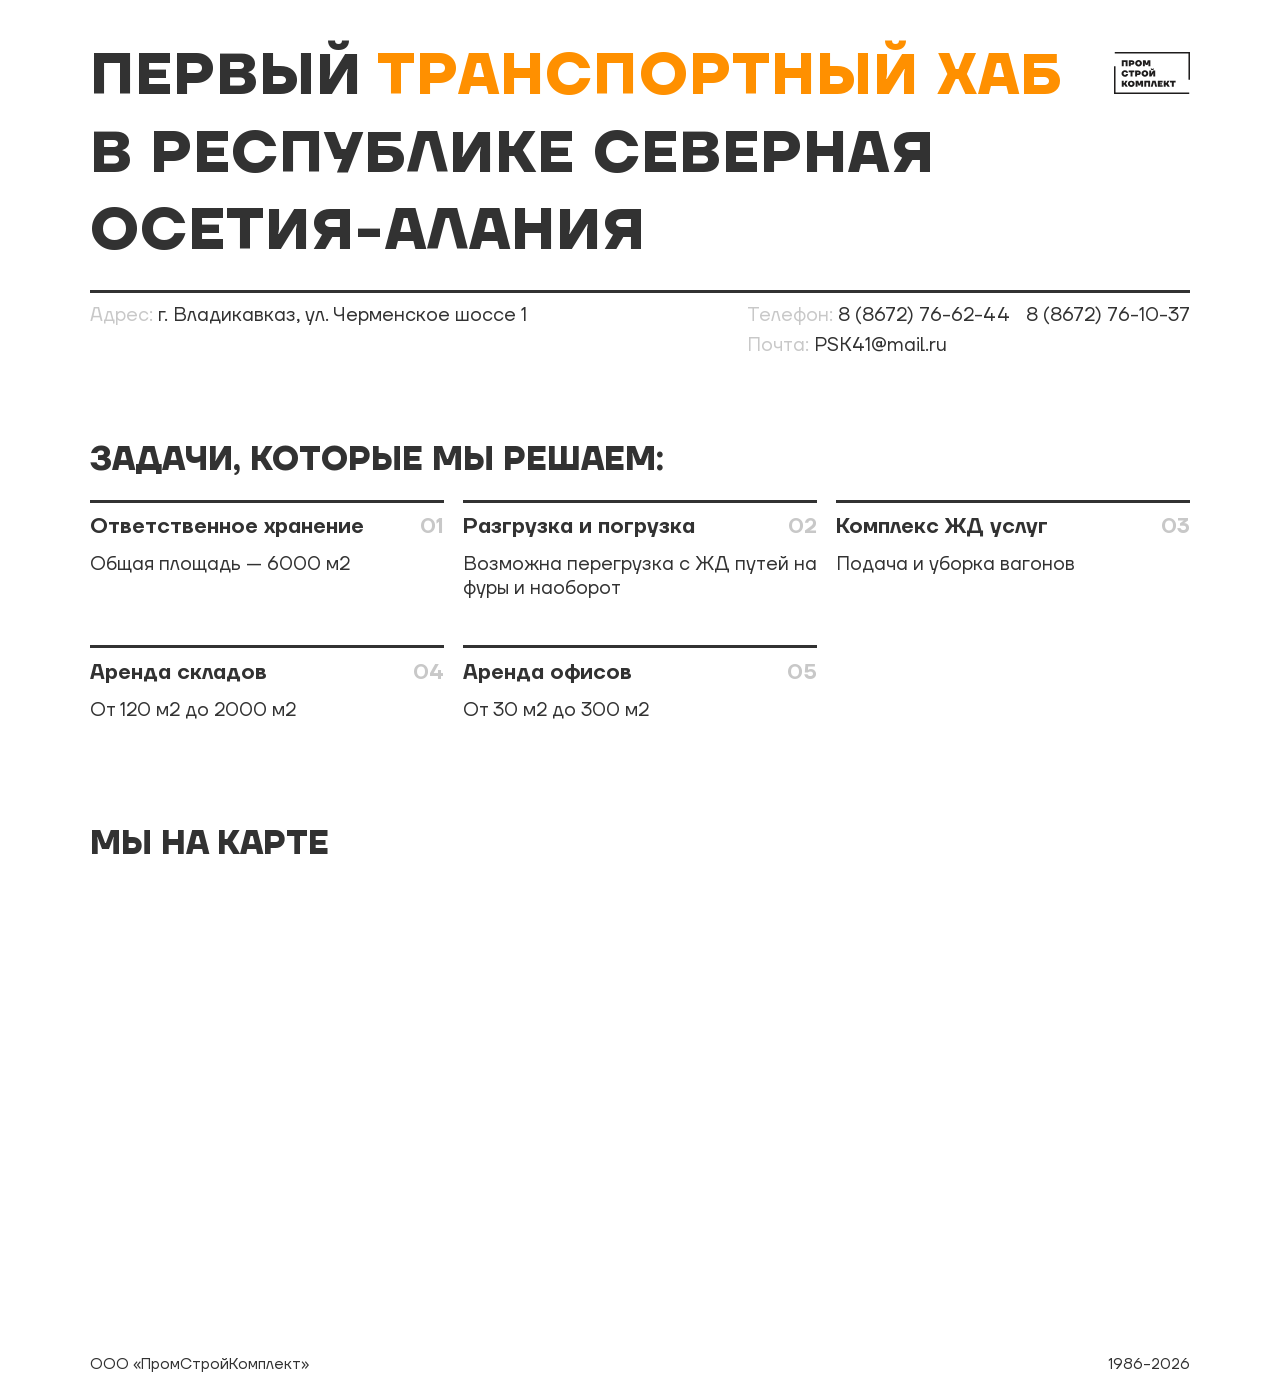
==== index.html @ c931c20c "Add files via upload" ====
<!DOCTYPE html>
<html lang="en">

<head>
    <title>Транспортный Хаб Северная Осетия-Алания</title>
    <meta charset="UTF-8">
    <meta name="viewport" content="width=device-width, initial-scale=1.0">
    <link rel="shortcut icon" href="./images/icons/icon9.png" type="image/x-icon">
    <link rel="stylesheet" href="fonts.css">
    <link rel="stylesheet" href="style.css">
    <script type="text/javascript" charset="utf-8" async
        src="https://api-maps.yandex.ru/services/constructor/1.0/js/?um=constructor%3A41a7079283c12a54ac9802bb7eae0757dd06b9aa70bf1785bc7f442e48100925&amp;id=map&amp;lang=ru_RU&amp;scroll=true"></script>
</head>

<body>
    <div class="v-space M"></div>
    <div class="wrapper">
        <header>
            <div class="main-title">
                <!-- <div class="v-space S"></div> -->
                <h1>
                    Первый <span class="accent">Транспортный Хаб</span><br>
                    в республике
                    Северная Осетия-Алания
                </h1>
                <figure>
                    <img src="./images/LogoSvg.svg" alt="">
                </figure>
            </div>
            <div class="v-space S"></div>

            <div class="contacts">
                <div class="contacts-line">
                </div>
                <div class="contacts-contact-column">
                    <div class="column-1">
                        <p><span class="descript">Адрес:</span> г. Владикавказ, ул. Черменское шоссе 1
                        </p>
                    </div>
                    <div class="column-2">
                        <p><span class="descript">Телефон:</span> <span><a href="tel:88672766244">8 (8672)
                                    76-62-44</a></span>
                            <span><a href="tel:88672761037">8 (8672) 76-10-37</a></span>
                        </p>
                        <p><span class="descript">Почта:</span> PSK41@mail.ru
                        </p>
                    </div>
                </div>
            </div>
        </header>

    </div>


    <!-- <div class="v-space L"></div>
    <div class="wrapper">
        <h2>Задачи, которые мы решаем:</h2>
        <div class="v-space S"></div>

        <div class="task-flex">

            <div class="task-column-1">
                <div class="task-element">
                    <div class="task-element-title">
                        <h3>Ответственное хранение</h3>
                        <h3 class="number">01</h3>
                    </div>
                    <p>Общая площадь — 6000 м2</p>
                </div>

                <div class="task-element">
                    <div class="task-element-title">
                        <h3>Разгрузка и погрузка</h3>
                        <h3 class="number">02</h3>
                    </div>
                    <p>Возможна перегрузка с ЖД путей на фуры и наоборот</p>
                </div>
            </div>

            <div class="task-column-2">
                <div class="task-element-2">
                    <div class="task-element-title-2">
                        <h3>Комплекс ЖД услуг</h3>
                        <h3 class="number">03</h3>
                    </div>
                    <p>Подача и уборка вагонов</p>
                </div>
            </div>

            <div class="task-column-3">
                <div class="task-element">
                    <div class="task-element-title">
                        <h3>Аренда складских помещений</h3>
                        <h3 class="number">04</h3>
                    </div>
                    <p>От 120 м2 до 2000 м2</p>
                </div>

                <div class="task-element">
                    <div class="task-element-title">
                        <h3>Аренда офисных помещений</h3>
                        <h3 class="number">05</h3>
                    </div>
                    <p>От 30 м2 до 300 м2</p>
                </div>
            </div>
        </div>

    </div> -->

    <!-- ============================================================================ -->

    <div class="v-space L"></div>
    <div class="wrapper">
        <h2>Задачи, которые мы решаем:</h2>
        <div class="v-space S"></div>

        <div class="task-flex">

            <div class="task-element">
                <div class="task-line">
                </div>
                <div class="task-title">
                    <h3>Ответственное хранение</h3>
                    <h3 class="task-title-number">01</h3>
                </div>
                <p>Общая площадь — 6000 м2</p>
            </div>

            <div class="task-element">
                <div class="task-line">
                </div>
                <div class="task-title">
                    <h3>Разгрузка и погрузка</h3>
                    <span class="task-title-number"><h3>02</h3></span>
                </div>
                <p>Возможна перегрузка с ЖД путей на фуры и наоборот</p>
            </div>

            <div class="task-element">
                <div class="task-line">
                </div>
                <div class="task-title">
                    <h3>Комплекс ЖД услуг</h3>
                    <span class="task-title-number"><h3>03</h3></span>
                </div>
                <p>Подача и уборка вагонов</p>
            </div>

            <div class="task-element">
                <div class="task-line">
                </div>
                <div class="task-title">
                    <h3>Аренда складов</h3>
                    <span class="task-title-number"><h3>04</h3></span>
                </div>
                <p>От 120 м2 до 2000 м2</p>
            </div>

            <div class="task-element">
                <div class="task-line">
                </div>
                <div class="task-title">
                    <h3>Аренда офисов</h3>
                    <span class="task-title-number"><h3>05</h3></span>
                </div>
                <p>От 30 м2 до 300 м2</p>
            </div>

        </div>

    </div>

    <!-- ============================================================================ -->

    <div class="v-space L"></div>
    <div class="wrapper">
        <h2>Мы на карте</h2>
        <div class="v-space S"></div>

        <div id="map">

        </div>
        <div class="pskinfo">
            <p>ООО &#171ПромСтройКомплект&#187</p>
            <p>1986-2026</p>
        </div>
    </div>
    <div class="v-space S"></div>

</body>

</html>
---- style.css ----
* {
    box-sizing: border-box;
}

:root {
    --text-color-RGB: 50, 50, 50;
    --link-color-RGB: 13, 58, 220;
    --hover-color-RGB: 0, 215, 100;
    --background-color-RGB: 255, 255, 255;
    --surface-color-RGB: 240, 240, 240;
    --secondary-text-color-RGB: 200, 200, 200;
    --accent-text-color-RGB: 255, 144, 0;
}

@font-face {
    font-family: "TT Firs Neue";
    font-weight: 600;
    font-style: normal;
    src: url("./fonts/TTFirsNeue-DemiBold.woff2") format("woff2"), url("./fonts/TTFirsNeue-DemiBold.woff") format("woff");
}

@font-face {
    font-family: "TT Firs Neue";
    font-weight: 700;
    font-style: normal;
    src: url("./fonts/TTFirsNeue-Bold.woff2") format("woff2"), url("./fonts/TTFirsNeue-Bold.woff") format("woff");
}

@font-face {
    font-family: "TT Firs Neue";
    font-weight: 400;
    font-style: normal;
    src: url("./fonts/TTFirsNeue-Regular.woff2") format("woff2"), url("./fonts/TTFirsNeue-Regular.woff") format("woff");
}

html {
    /* line-height: 1.25; */
    /* scroll-behavior: smooth; */

    --mobile-viewport-min: 320;
    --mobile-desktop-breakpoint: 768;
    --desktop-viewport-max: 1500;

    --mobile-font-size-min: 11;
    --mobile-font-size-max: 29;

    --desktop-font-size-min: 12.5;
    --desktop-font-size-max: 22;

    font-size: calc(var(--mobile-font-size-min) * 1px);

    @media screen and (min-width: 320px) {
        font-size: calc(var(--mobile-font-size-min) * 1px + (var(--mobile-font-size-max) - var(--mobile-font-size-min)) * ((100vw - var(--mobile-viewport-min) * 1px) / (var(--mobile-desktop-breakpoint) - var(--mobile-viewport-min))));
    }

    @media screen and (min-width: 768px) {
        font-size: calc(var(--desktop-font-size-min) * 1px + (var(--desktop-font-size-max) - var(--desktop-font-size-min)) * ((100vw - var(--mobile-desktop-breakpoint) * 1px) / (var(--desktop-viewport-max) - var(--mobile-desktop-breakpoint))));
    }

    @media screen and (min-width: 1500px) {
        font-size: calc(var(--desktop-font-size-max) * 1px);
    }

}

body {
    font-family: "TT Firs Neue";
    margin: 0;
    color: rgba(var(--text-color-RGB), 1);
    background-color: rgba(var(--background-color-RGB), 1);
    line-height: 1.25;
}

.wrapper {
    position: relative;
    margin: 0 auto;
    width: 86%;

    @media (max-width: 768px) {
        width: 96%;
        /* padding: .7em; */
    }
}

.text-width {
    width: 95%;

    @media (max-width: 768px) {
        width: 100%;
    }
}

/* ============================================= */

.v-space.S {
    height: 1em;

    @media (max-width: 768px) {
        height: 0.5em;
    }
}

.v-space.M {
    height: 2em;

    @media (max-width: 768px) {
        height: 1em;
    }
}

.v-space.L {
    height: 4em;

    @media (max-width: 768px) {
        height: 2em;
    }
}

.v-space.XL {
    height: 8em;

    @media (max-width: 768px) {
        height: 4em;
    }
}

/* =================================== */

.main-title {
    display: flex;
    justify-content: space-between;
    align-items: baseline;

    @media (max-width: 768px) {
        flex-direction: column-reverse;
    }

    & figure {
        margin: 0;

        & img {
            width: 4em;
        }
    }
}

a {
    text-decoration: none;
    color: rgba(var(--text-color-RGB), 1);
    transition: color 0.5s ease;

    &:hover {
        color: rgba(var(--link-color-RGB), 1);
        transition: color 0s ease;
    }
}

h1 {
    font-size: 3em;
    text-transform: uppercase;
    margin: 0;
    font-weight: 700;
    line-height: 1.350;
    letter-spacing: 0.02em;

    @media (max-width: 768px) {
        line-height: 1.2;
        margin-top: .3em;
        font-size: 1.6em;
    }

    & span {
        color: rgba(var(--accent-text-color-RGB), 1);
    }
}

p {
    margin: 0 0 0.3em;
}

.descript {
    color: rgba(var(--secondary-text-color-RGB), 1);
}

.contacts {
    width: 100%;
}

.contacts-contact-column {
    display: flex;
    justify-content: space-between;

    @media (max-width: 768px) {
        display: flex;
        flex-direction: column;
    }

    & .column-1 {
        margin-right: 1em;
    }

    & span {
        margin-right: .6em;

        &:first-child {
            margin-right: 0;
        }

        &:last-child {
            margin-right: 0;
        }
    }
}

.contacts-line {
    background-color: rgba(var(--text-color-RGB), 1);
    width: 100%;
    height: .15em;
    margin: 0 0 0.6em;

    @media (max-width: 768px) {
        height: .1em;
    }
}

h2 {
    font-size: 1.7em;
    text-transform: uppercase;
    margin: 0;
    font-weight: 700;

    @media (max-width: 768px) {
        font-size: 1.4em;
    }
}

/* ======================================================= */


/* h3 {
    font-size: 1.2em;
    margin: 0;
    font-weight: 600;

    @media (max-width: 768px) {
        font-size: 1.2em;
    }
}

.task-flex {
    display: flex;
    gap: .3em;

    @media (max-width: 768px) {
        display: flex;
        flex-direction: column;
    }
}

.task-column-1 {
    width: 43%;

    @media (max-width: 768px) {
        width: 100%;
    }
}

.task-column-2 {
    width: 33%;

    @media (max-width: 768px) {
        width: 100%;
    }

    & .task-element-2 {
        display: flex;
        flex-direction: column;
        justify-content: space-between;
        padding: .8em .8em;
        border: 1px solid;
        border-color: rgba(var(--text-color-RGB), .3);
        border-radius: .4em;
        margin: 0 0 .3em;
        height: calc(9em + 9em + .3em);

        @media (max-width: 768px) {
            height: 9em;
        }

        & .task-element-title-2 {
            display: flex;
            justify-content: space-between;
        }
    }
}

.task-column-3 {
    width: 33%;

    @media (max-width: 768px) {
        width: 100%;
    }
}

.task-element {
    display: flex;
    flex-direction: column;
    justify-content: space-between;
    padding: .8em .8em;
    border: 1px solid;
    border-color: rgba(var(--text-color-RGB), .3);
    border-radius: .4em;
    margin: 0 0 .3em;
    height: 9em;

    & .task-element-title {
        display: flex;
        justify-content: space-between;
    }
}

.number {
    color: rgba(var(--text-color-RGB), .3);
} */

/* ======================================================= */

#map {
    width: 100%;
    height: 24em;
    border-radius: .8em;
}

.pskinfo {
    margin-top: .8em;
    display: flex;
    justify-content: space-between;
    font-size: .8em;
}

/* ========================================================== */

h3 {
    font-size: 1.1em;
    margin: 0 0 0.6em;
    font-weight: 600;

}

.task-title-number {
    color: rgba(var(--secondary-text-color-RGB), 1);
}

.task-flex {
    display: flex;
    flex-wrap: wrap;
    --gap: 1em;
    --columns: 3;
    --gap-number: calc(var(--columns) - 1);
    gap: var(--gap);

    @media (max-width: 768px) {
        --columns: 2;
    }

        & .task-element {
            width: calc((100% - var(--gap-number) * var(--gap)) / (var(--columns)));
            margin: 0 0 1em;
        }
    }

    .task-line {
        background-color: rgba(var(--text-color-RGB), 1);
        width: 100%;
        height: .15em;
        margin: 0 0 0.6em;

        @media (max-width: 768px) {
            height: .1em;
        }


    }

    .task-title {
        display: flex;
        justify-content: space-between;
    }
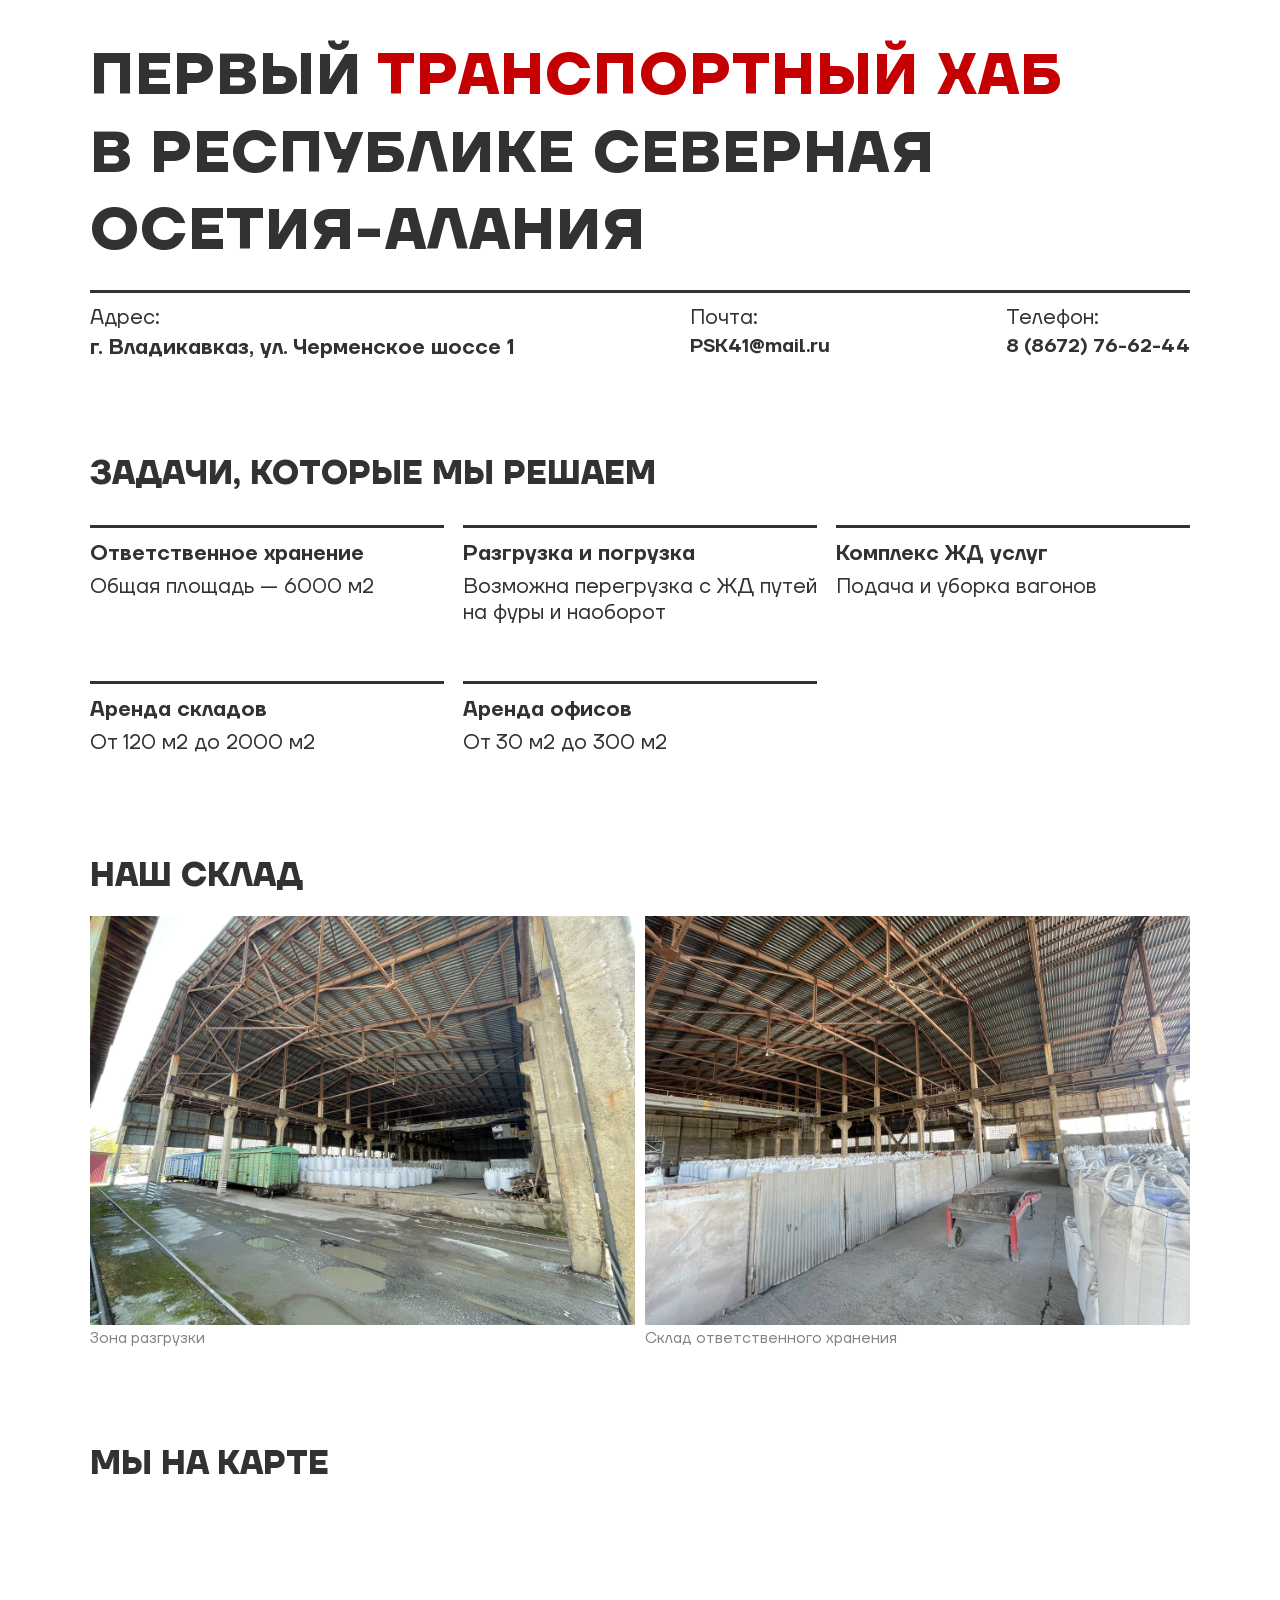
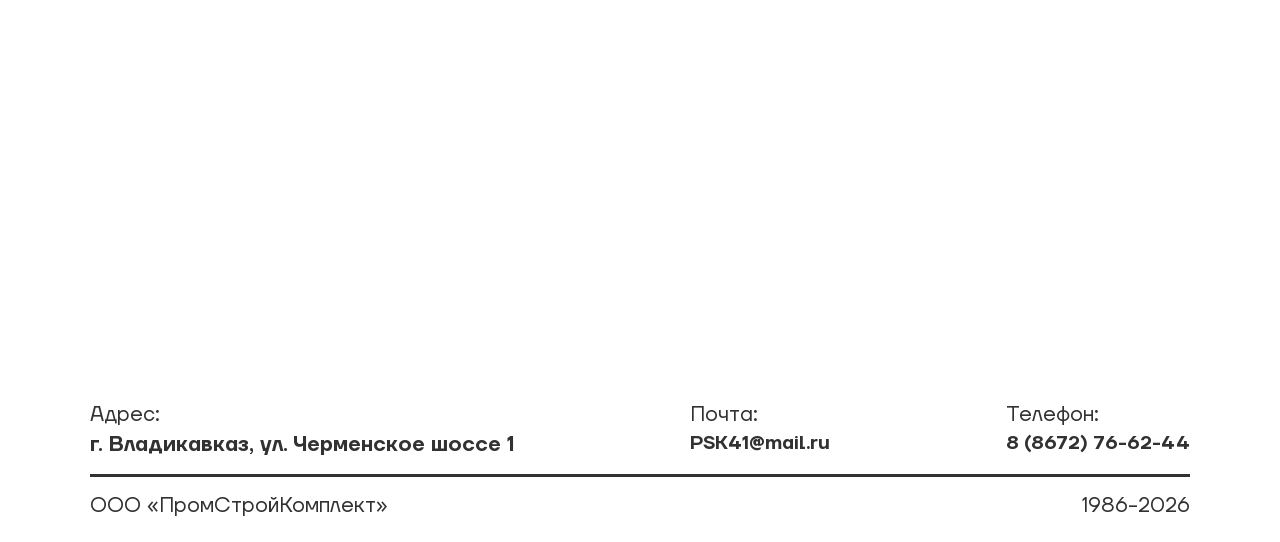
==== commit 4b61120e: "Add files via upload" ====
--- a/index.html
+++ b/index.html
@@ -1,13 +1,20 @@
 <!DOCTYPE html>
-<html lang="en">
+<html lang="ru">
 
 <head>
     <title>Транспортный Хаб Северная Осетия-Алания</title>
     <meta charset="UTF-8">
     <meta name="viewport" content="width=device-width, initial-scale=1.0">
-    <link rel="shortcut icon" href="./images/icons/icon9.png" type="image/x-icon">
+    <meta name="format-detection" content="telephone=no">
+    <meta name="description" content="Первый транспортный хаб в республике Северная Осетия-Алания">
+    <meta name="keywords" content="Транспортный хаб, Северная Осетия, Осетия, Ответственное хранение, Аренда склада,
+    Склад, ЖД услуги, Разгрузка, погрузка, хранение груза, Хаб, Хаб Осетия, ПромСтройКомплект,
+    Аренда офиса, офис, подача вагонов, уборка вагонов, Трнаспортный Хаб Владикавказ, Владикавказ склад, Владикавказ аренда склада,
+    Хранение груза владикавказ, Ответственное хранение владикавказ, Ответственное хранение северная осетия, Транспортный хаб Кавказ,
+    Кавказ склад, транзитный хаб севрная осетия, республика северная Осетия-Алания Ответственное хранение">
     <link rel="stylesheet" href="fonts.css">
     <link rel="stylesheet" href="style.css">
+    <link rel="shortcut icon" href="./images/psk-fav.png" type="image/x-icon">
     <script type="text/javascript" charset="utf-8" async
         src="https://api-maps.yandex.ru/services/constructor/1.0/js/?um=constructor%3A41a7079283c12a54ac9802bb7eae0757dd06b9aa70bf1785bc7f442e48100925&amp;id=map&amp;lang=ru_RU&amp;scroll=true"></script>
 </head>
@@ -16,175 +23,133 @@
     <div class="v-space M"></div>
     <div class="wrapper">
         <header>
-            <div class="main-title">
-                <!-- <div class="v-space S"></div> -->
-                <h1>
-                    Первый <span class="accent">Транспортный Хаб</span><br>
-                    в республике
-                    Северная Осетия-Алания
-                </h1>
-                <figure>
-                    <img src="./images/LogoSvg.svg" alt="">
-                </figure>
-            </div>
+            <h1>
+                <span class="title-word">Первый</span>
+                <span class="title-word accent">Транспортный Хаб</span>
+                <span class="title-word">в республике</span>
+                <span class="title-word">Северная</span>
+                <span class="title-word">Осетия-Алания</span>
+            </h1>
+
             <div class="v-space S"></div>
-
             <div class="contacts">
                 <div class="contacts-line">
                 </div>
                 <div class="contacts-contact-column">
-                    <div class="column-1">
-                        <p><span class="descript">Адрес:</span> г. Владикавказ, ул. Черменское шоссе 1
-                        </p>
+                    <div class="column number-mobile">
+                        <a class="number-button" href="tel:8(8672) 76-62-44">Позвонить</a>
                     </div>
-                    <div class="column-2">
-                        <p><span class="descript">Телефон:</span> <span><a href="tel:88672766244">8 (8672)
-                                    76-62-44</a></span>
-                            <span><a href="tel:88672761037">8 (8672) 76-10-37</a></span>
-                        </p>
-                        <p><span class="descript">Почта:</span> PSK41@mail.ru
-                        </p>
+                    <div class="column">
+                        <p>Адрес:</p>
+                        <p class="bold">г. Владикавказ, ул. Черменское шоссе 1</p>
+                    </div>
+                    <div class="column">
+                        <p>Почта:</p>
+                        <a class="bold" href="mailto:PSK41@mail.ru">PSK41@mail.ru</a>
+                    </div>
+                    <div class="column number-desktop">
+                        <p>Телефон:</p>
+                        <a class="bold" href="tel:8(8672)76-62-44">8 (8672) 76-62-44</a>
                     </div>
                 </div>
             </div>
         </header>
-
     </div>
 
 
-    <!-- <div class="v-space L"></div>
+    <div class="v-space L"></div>
     <div class="wrapper">
-        <h2>Задачи, которые мы решаем:</h2>
-        <div class="v-space S"></div>
+        <main>
+            <h2>Задачи, <br class="mobile-only"> которые мы решаем</h2>
+            <div class="v-space S"></div>
 
-        <div class="task-flex">
+            <div class="task-flex">
 
-            <div class="task-column-1">
                 <div class="task-element">
-                    <div class="task-element-title">
-                        <h3>Ответственное хранение</h3>
-                        <h3 class="number">01</h3>
-                    </div>
-                    <p>Общая площадь — 6000 м2</p>
+                    <div class="task-line"></div>
+                    <h3 class="task-title">Ответственное хранение</h3>
+                    <p>Общая площадь — 6000&nbsp;м2</p>
                 </div>
 
                 <div class="task-element">
-                    <div class="task-element-title">
-                        <h3>Разгрузка и погрузка</h3>
-                        <h3 class="number">02</h3>
-                    </div>
-                    <p>Возможна перегрузка с ЖД путей на фуры и наоборот</p>
-                </div>
-            </div>
-
-            <div class="task-column-2">
-                <div class="task-element-2">
-                    <div class="task-element-title-2">
-                        <h3>Комплекс ЖД услуг</h3>
-                        <h3 class="number">03</h3>
-                    </div>
-                    <p>Подача и уборка вагонов</p>
-                </div>
-            </div>
-
-            <div class="task-column-3">
-                <div class="task-element">
-                    <div class="task-element-title">
-                        <h3>Аренда складских помещений</h3>
-                        <h3 class="number">04</h3>
-                    </div>
-                    <p>От 120 м2 до 2000 м2</p>
+                    <div class="task-line"></div>
+                    <h3 class="task-title">Разгрузка и&nbsp;погрузка</h3>
+                    <p>Возможна перегрузка с ЖД путей на фуры и&nbsp;наоборот</p>
                 </div>
 
                 <div class="task-element">
-                    <div class="task-element-title">
-                        <h3>Аренда офисных помещений</h3>
-                        <h3 class="number">05</h3>
-                    </div>
-                    <p>От 30 м2 до 300 м2</p>
+                    <div class="task-line"></div>
+                    <h3 class="task-title">Комплекс ЖД&nbsp;услуг</h3>
+                    <p>Подача и&nbsp;уборка вагонов</p>
                 </div>
+
+                <div class="task-element">
+                    <div class="task-line"></div>
+                    <h3 class="task-title">Аренда складов</h3>
+                    <p>От 120&nbsp;м2 до&nbsp;2000&nbsp;м2</p>
+                </div>
+
+                <div class="task-element">
+                    <div class="task-line"></div>
+                    <h3 class="task-title">Аренда офисов</h3>
+                    <p>От 30&nbsp;м2 до&nbsp;300&nbsp;м2</p>
+                </div>
+
             </div>
-        </div>
-
-    </div> -->
-
-    <!-- ============================================================================ -->
+        </main>
+    </div>
 
     <div class="v-space L"></div>
     <div class="wrapper">
-        <h2>Задачи, которые мы решаем:</h2>
-        <div class="v-space S"></div>
-
-        <div class="task-flex">
-
-            <div class="task-element">
-                <div class="task-line">
-                </div>
-                <div class="task-title">
-                    <h3>Ответственное хранение</h3>
-                    <h3 class="task-title-number">01</h3>
-                </div>
-                <p>Общая площадь — 6000 м2</p>
+        <article>
+            <h2>Наш склад</h2>
+            <div class="v-space S"></div>
+            <div class="images-sequence">
+                <figure>
+                    <img src="./images/sklad1.jpg" alt="Склад ответственного хранения">
+                    <figcaption>Зона разгрузки</figcaption>
+                </figure>
+                <figure>
+                    <img src="./images/sklad2.jpg" alt="Склад ответственного хранения">
+                    <figcaption>Склад ответственного хранения</figcaption>
+                </figure>
             </div>
-
-            <div class="task-element">
-                <div class="task-line">
-                </div>
-                <div class="task-title">
-                    <h3>Разгрузка и погрузка</h3>
-                    <span class="task-title-number"><h3>02</h3></span>
-                </div>
-                <p>Возможна перегрузка с ЖД путей на фуры и наоборот</p>
-            </div>
-
-            <div class="task-element">
-                <div class="task-line">
-                </div>
-                <div class="task-title">
-                    <h3>Комплекс ЖД услуг</h3>
-                    <span class="task-title-number"><h3>03</h3></span>
-                </div>
-                <p>Подача и уборка вагонов</p>
-            </div>
-
-            <div class="task-element">
-                <div class="task-line">
-                </div>
-                <div class="task-title">
-                    <h3>Аренда складов</h3>
-                    <span class="task-title-number"><h3>04</h3></span>
-                </div>
-                <p>От 120 м2 до 2000 м2</p>
-            </div>
-
-            <div class="task-element">
-                <div class="task-line">
-                </div>
-                <div class="task-title">
-                    <h3>Аренда офисов</h3>
-                    <span class="task-title-number"><h3>05</h3></span>
-                </div>
-                <p>От 30 м2 до 300 м2</p>
-            </div>
-
-        </div>
-
+        </article>
     </div>
-
-    <!-- ============================================================================ -->
 
     <div class="v-space L"></div>
     <div class="wrapper">
-        <h2>Мы на карте</h2>
-        <div class="v-space S"></div>
+        <footer>
+            <h2>Мы на карте</h2>
 
-        <div id="map">
+            <div class="v-space S"></div>
+            <div id="map">
+            </div>
 
-        </div>
-        <div class="pskinfo">
-            <p>ООО &#171ПромСтройКомплект&#187</p>
-            <p>1986-2026</p>
-        </div>
+            <div class="v-space M"></div>
+            <div class="contacts">
+                <div class="contacts-contact-column">
+                    <div class="column">
+                        <p>Адрес:</p>
+                        <p class="bold">г. Владикавказ, ул. Черменское шоссе 1</p>
+                    </div>
+                    <div class="column">
+                        <p>Почта:</p>
+                        <a class="bold" href="mailto:PSK41@mail.ru">PSK41@mail.ru</a>
+                    </div>
+                    <div class="column">
+                        <p>Телефон:</p>
+                        <a class="bold" href="tel:8(8672)76-62-44">8 (8672) 76-62-44</a>
+                    </div>
+                </div>
+                <div class="contacts-line">
+                </div>
+            </div>
+            <div class="pskinfo">
+                <p>ООО &#171;ПромСтройКомплект&#187;</p>
+                <p>1986-2026</p>
+            </div>
+    </div>
     </div>
     <div class="v-space S"></div>
 
--- a/style.css
+++ b/style.css
@@ -9,7 +9,7 @@
     --background-color-RGB: 255, 255, 255;
     --surface-color-RGB: 240, 240, 240;
     --secondary-text-color-RGB: 200, 200, 200;
-    --accent-text-color-RGB: 255, 144, 0;
+    --accent-text-color-RGB: 196, 0, 3;
 }
 
 @font-face {
@@ -34,9 +34,6 @@
 }
 
 html {
-    /* line-height: 1.25; */
-    /* scroll-behavior: smooth; */
-
     --mobile-viewport-min: 320;
     --mobile-desktop-breakpoint: 768;
     --desktop-viewport-max: 1500;
@@ -124,36 +121,7 @@
     }
 }
 
-/* =================================== */
-
-.main-title {
-    display: flex;
-    justify-content: space-between;
-    align-items: baseline;
-
-    @media (max-width: 768px) {
-        flex-direction: column-reverse;
-    }
-
-    & figure {
-        margin: 0;
-
-        & img {
-            width: 4em;
-        }
-    }
-}
-
-a {
-    text-decoration: none;
-    color: rgba(var(--text-color-RGB), 1);
-    transition: color 0.5s ease;
-
-    &:hover {
-        color: rgba(var(--link-color-RGB), 1);
-        transition: color 0s ease;
-    }
-}
+/* ============================================== */
 
 h1 {
     font-size: 3em;
@@ -164,27 +132,33 @@
     letter-spacing: 0.02em;
 
     @media (max-width: 768px) {
-        line-height: 1.2;
+        line-height: 1.050;
         margin-top: .3em;
-        font-size: 1.6em;
-    }
-
-    & span {
-        color: rgba(var(--accent-text-color-RGB), 1);
-    }
+        font-size: 2.4em;
+    }
+
+    .title-word {
+        @media (max-width: 768px) {
+            display: flex;
+        }
+    }
+}
+
+.accent {
+    color: rgba(var(--accent-text-color-RGB), 1);
 }
 
 p {
-    margin: 0 0 0.3em;
-}
-
-.descript {
-    color: rgba(var(--secondary-text-color-RGB), 1);
-}
-
-.contacts {
-    width: 100%;
-}
+    margin: 0 0 0.2em;
+    font-size: 1.1em;
+}
+
+
+.bold {
+    font-weight: 600;
+}
+
+
 
 .contacts-contact-column {
     display: flex;
@@ -193,21 +167,43 @@
     @media (max-width: 768px) {
         display: flex;
         flex-direction: column;
-    }
-
-    & .column-1 {
-        margin-right: 1em;
-    }
-
-    & span {
-        margin-right: .6em;
-
-        &:first-child {
-            margin-right: 0;
-        }
-
-        &:last-child {
-            margin-right: 0;
+        /* margin-bottom: 5em; */
+    }
+
+    & .column {
+        display: flex;
+        flex-direction: column;
+        margin-bottom: .6em;
+    }
+
+    .number-desktop {
+        @media (max-width: 768px) {
+            display: none;
+        }
+    }
+
+    .number-button {
+        padding: 1em;
+        background-color: rgba(var(--text-color-RGB), 1);
+        color: #fff;
+        text-transform: uppercase;
+        font-weight: 600;
+        text-align: center;
+        border-radius: .2em;
+        margin-bottom: .6em;
+        text-decoration: none;
+        font-size: 1.1em;
+        transition: color 0.5s ease;
+
+        &:hover {
+            color: rgba(var(--accent-text-color-RGB), 1);
+            transition: color 0s ease;
+        }
+    }
+
+    .number-mobile {
+        @media (min-width: 769px) {
+            display: none;
         }
     }
 }
@@ -215,11 +211,12 @@
 .contacts-line {
     background-color: rgba(var(--text-color-RGB), 1);
     width: 100%;
-    height: .15em;
+    height: 3px;
     margin: 0 0 0.6em;
 
     @media (max-width: 768px) {
-        height: .1em;
+        height: 6px;
+        margin: .4em 0 2.6em;
     }
 }
 
@@ -231,97 +228,15 @@
 
     @media (max-width: 768px) {
         font-size: 1.4em;
-    }
-}
-
-/* ======================================================= */
-
-
-/* h3 {
-    font-size: 1.2em;
-    margin: 0;
-    font-weight: 600;
-
-    @media (max-width: 768px) {
-        font-size: 1.2em;
-    }
-}
-
-.task-flex {
-    display: flex;
-    gap: .3em;
-
-    @media (max-width: 768px) {
-        display: flex;
-        flex-direction: column;
-    }
-}
-
-.task-column-1 {
-    width: 43%;
-
-    @media (max-width: 768px) {
-        width: 100%;
-    }
-}
-
-.task-column-2 {
-    width: 33%;
-
-    @media (max-width: 768px) {
-        width: 100%;
-    }
-
-    & .task-element-2 {
-        display: flex;
-        flex-direction: column;
-        justify-content: space-between;
-        padding: .8em .8em;
-        border: 1px solid;
-        border-color: rgba(var(--text-color-RGB), .3);
-        border-radius: .4em;
-        margin: 0 0 .3em;
-        height: calc(9em + 9em + .3em);
-
-        @media (max-width: 768px) {
-            height: 9em;
-        }
-
-        & .task-element-title-2 {
-            display: flex;
-            justify-content: space-between;
-        }
-    }
-}
-
-.task-column-3 {
-    width: 33%;
-
-    @media (max-width: 768px) {
-        width: 100%;
-    }
-}
-
-.task-element {
-    display: flex;
-    flex-direction: column;
-    justify-content: space-between;
-    padding: .8em .8em;
-    border: 1px solid;
-    border-color: rgba(var(--text-color-RGB), .3);
-    border-radius: .4em;
-    margin: 0 0 .3em;
-    height: 9em;
-
-    & .task-element-title {
-        display: flex;
-        justify-content: space-between;
-    }
-}
-
-.number {
-    color: rgba(var(--text-color-RGB), .3);
-} */
+        margin: .6em 0 .8em;
+    }
+
+    .mobile-only {
+        @media (min-width: 769px) {
+            display: none;
+        }
+    }
+}
 
 /* ======================================================= */
 
@@ -335,20 +250,15 @@
     margin-top: .8em;
     display: flex;
     justify-content: space-between;
-    font-size: .8em;
+    /* font-size: 1.1em; */
 }
 
 /* ========================================================== */
 
 h3 {
     font-size: 1.1em;
-    margin: 0 0 0.6em;
+    margin: 0 0 0.3em;
     font-weight: 600;
-
-}
-
-.task-title-number {
-    color: rgba(var(--secondary-text-color-RGB), 1);
 }
 
 .task-flex {
@@ -360,29 +270,84 @@
     gap: var(--gap);
 
     @media (max-width: 768px) {
-        --columns: 2;
-    }
-
-        & .task-element {
-            width: calc((100% - var(--gap-number) * var(--gap)) / (var(--columns)));
-            margin: 0 0 1em;
-        }
-    }
-
-    .task-line {
-        background-color: rgba(var(--text-color-RGB), 1);
-        width: 100%;
-        height: .15em;
-        margin: 0 0 0.6em;
-
-        @media (max-width: 768px) {
-            height: .1em;
-        }
-
-
-    }
-
-    .task-title {
-        display: flex;
-        justify-content: space-between;
-    }+        --columns: 1;
+        --gap: .1em;
+        line-height: 1.050;
+    }
+
+    & .task-element {
+        width: calc((100% - var(--gap-number) * var(--gap)) / (var(--columns)));
+        margin: 0 0 1em;
+    }
+}
+
+.task-line {
+    background-color: rgba(var(--text-color-RGB), 1);
+    width: 100%;
+    height: 3px;
+    margin: .6em 0 .7em;
+
+    @media (max-width: 768px) {
+        display: none;
+    }
+
+
+}
+
+.task-title {
+    display: flex;
+    justify-content: space-between;
+}
+
+figure {
+    margin: 0;
+    margin-bottom: 1em;
+}
+
+figure figcaption {
+    margin-top: .3em;
+    font-size: 0.8em;
+    opacity: 0.6;
+}
+
+img {
+    display: block;
+    width: 100%;
+}
+
+.images-sequence {
+    display: flex;
+    flex-wrap: wrap;
+    margin-bottom: 1em;
+    width: 100%;
+
+    --gap: 0.5em;
+    --columns: 2;
+    --gap-number: calc(var(--columns) - 1);
+    gap: var(--gap);
+
+    @media (max-width: 786px) {
+        --columns: 1;
+    }
+
+    & figure {
+        width: calc((100% - var(--gap-number) * var(--gap)) / (var(--columns)));
+        margin-bottom: 0;
+
+
+        & img {
+            object-fit: cover;
+        }
+    }
+}
+
+a {
+    color: rgba(var(--text-color-RGB), 1);
+    text-decoration: none;
+    transition: color 0.5s ease;
+}
+
+a:hover {
+    color: rgba(var(--accent-text-color-RGB), 1);
+    transition: color 0s ease;
+}
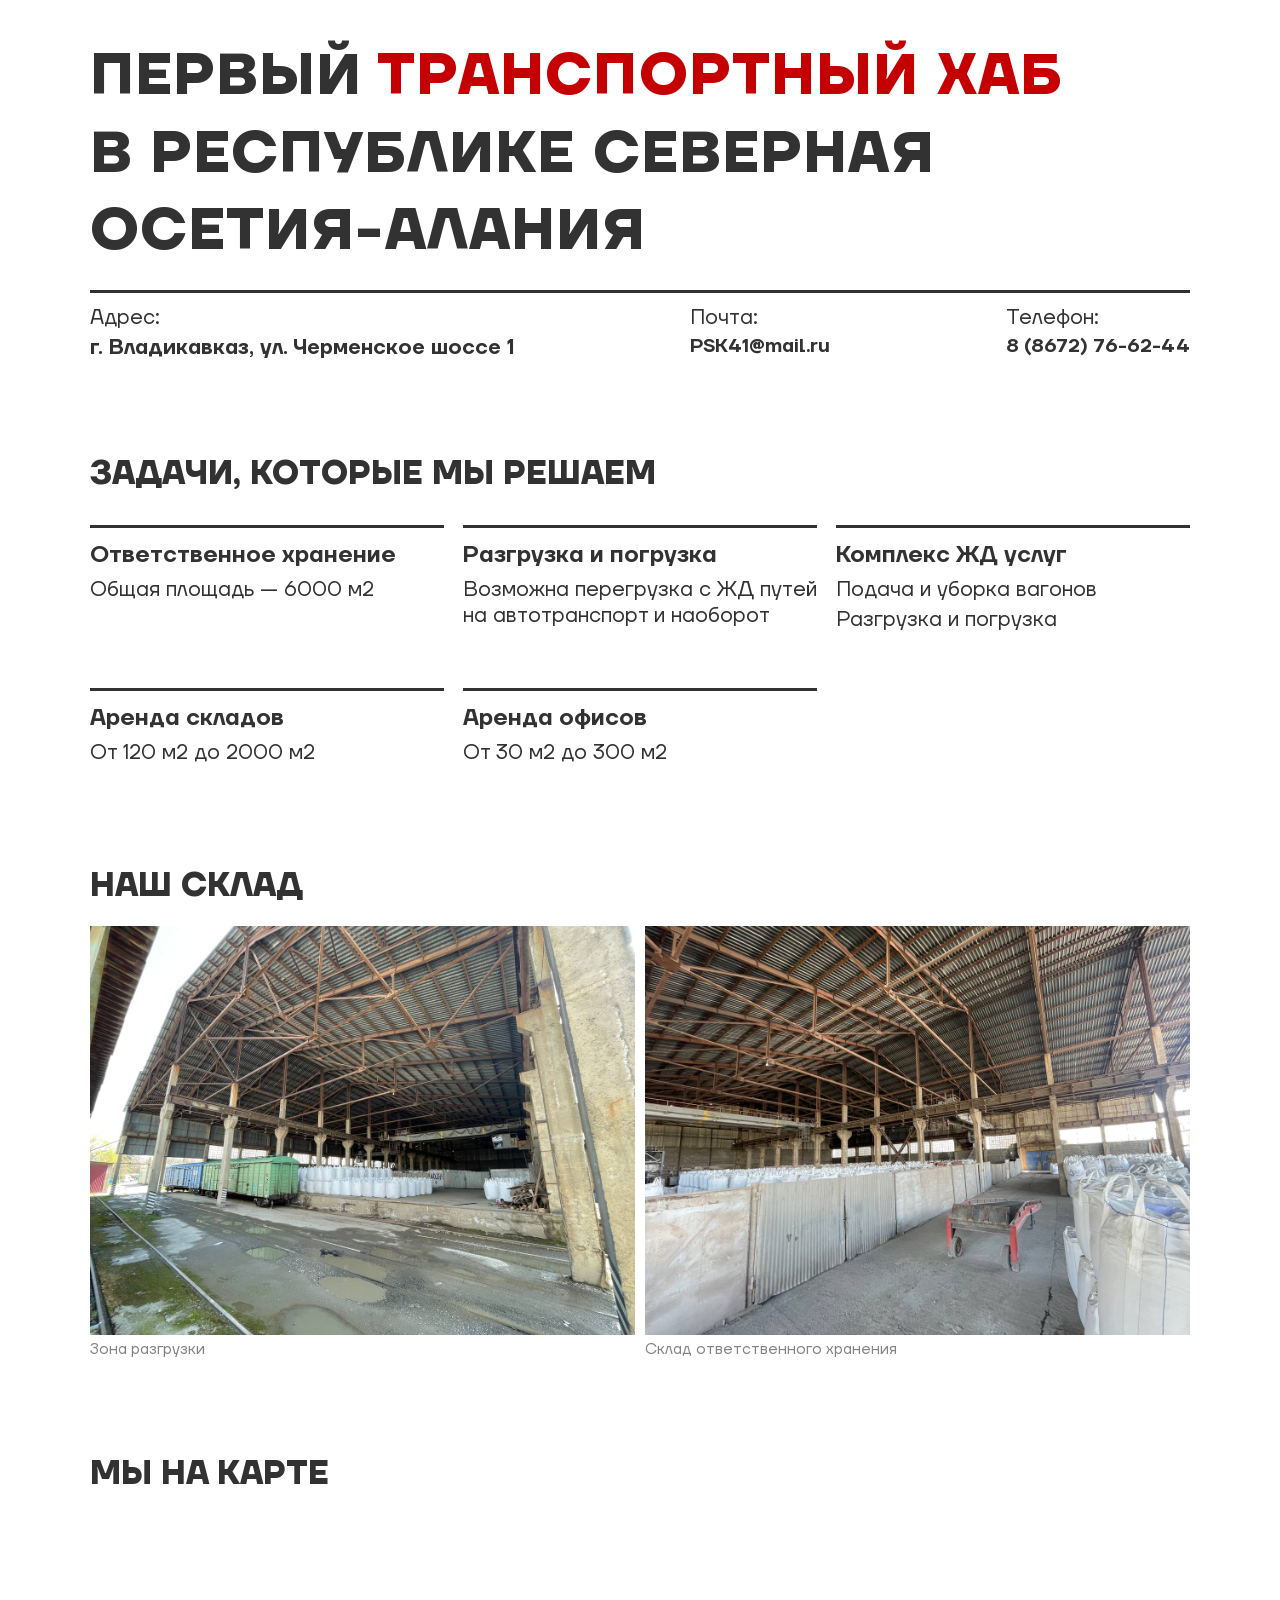
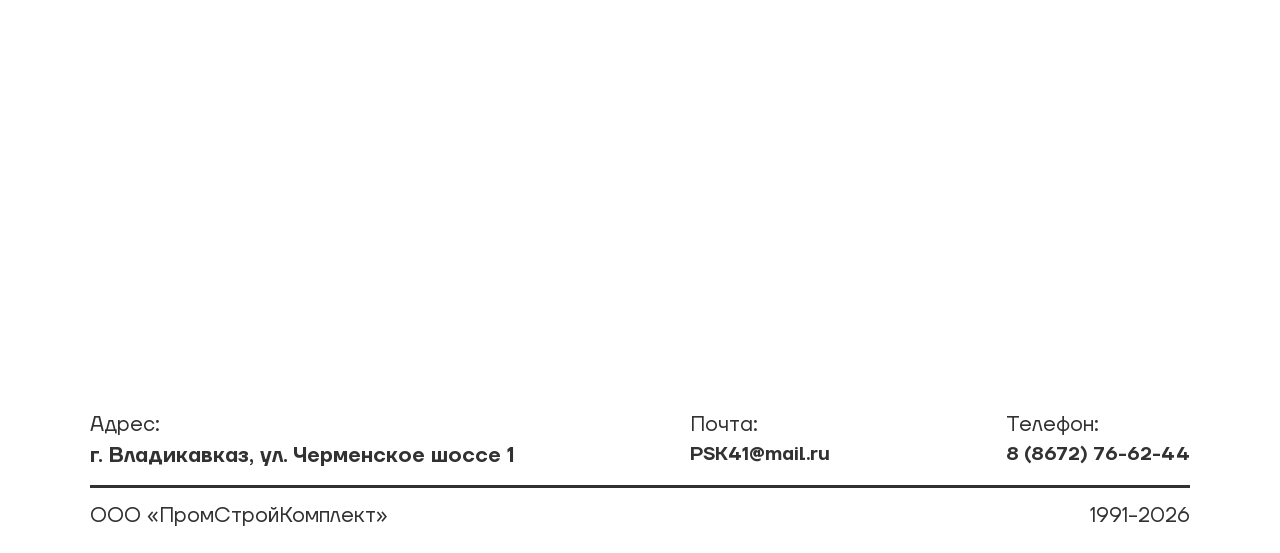
==== commit 9da82c72: "Add files via upload" ====
--- a/index.html
+++ b/index.html
@@ -74,13 +74,14 @@
                 <div class="task-element">
                     <div class="task-line"></div>
                     <h3 class="task-title">Разгрузка и&nbsp;погрузка</h3>
-                    <p>Возможна перегрузка с ЖД путей на фуры и&nbsp;наоборот</p>
+                    <p>Возможна перегрузка с&nbsp;ЖД&nbsp;путей на&nbsp;автотранспорт и&nbsp;наоборот</p>
                 </div>
 
                 <div class="task-element">
                     <div class="task-line"></div>
                     <h3 class="task-title">Комплекс ЖД&nbsp;услуг</h3>
                     <p>Подача и&nbsp;уборка вагонов</p>
+                    <p>Разгрузка и погрузка</p>
                 </div>
 
                 <div class="task-element">
@@ -147,7 +148,7 @@
             </div>
             <div class="pskinfo">
                 <p>ООО &#171;ПромСтройКомплект&#187;</p>
-                <p>1986-2026</p>
+                <p>1991-2026</p>
             </div>
     </div>
     </div>
--- a/style.css
+++ b/style.css
@@ -66,6 +66,7 @@
     color: rgba(var(--text-color-RGB), 1);
     background-color: rgba(var(--background-color-RGB), 1);
     line-height: 1.25;
+
 }
 
 .wrapper {
@@ -151,6 +152,12 @@
 p {
     margin: 0 0 0.2em;
     font-size: 1.1em;
+
+    @media (max-width: 768px) {
+        @media (max-width: 768px) {
+            font-size: 1.2em;
+        }
+    }
 }
 
 
@@ -167,7 +174,6 @@
     @media (max-width: 768px) {
         display: flex;
         flex-direction: column;
-        /* margin-bottom: 5em; */
     }
 
     & .column {
@@ -227,7 +233,7 @@
     font-weight: 700;
 
     @media (max-width: 768px) {
-        font-size: 1.4em;
+        font-size: 1.6em;
         margin: .6em 0 .8em;
     }
 
@@ -256,7 +262,7 @@
 /* ========================================================== */
 
 h3 {
-    font-size: 1.1em;
+    font-size: 1.2em;
     margin: 0 0 0.3em;
     font-weight: 600;
 }
@@ -345,6 +351,10 @@
     color: rgba(var(--text-color-RGB), 1);
     text-decoration: none;
     transition: color 0.5s ease;
+
+    @media (max-width: 768px) {
+        font-size: 1.2em;
+    }
 }
 
 a:hover {
